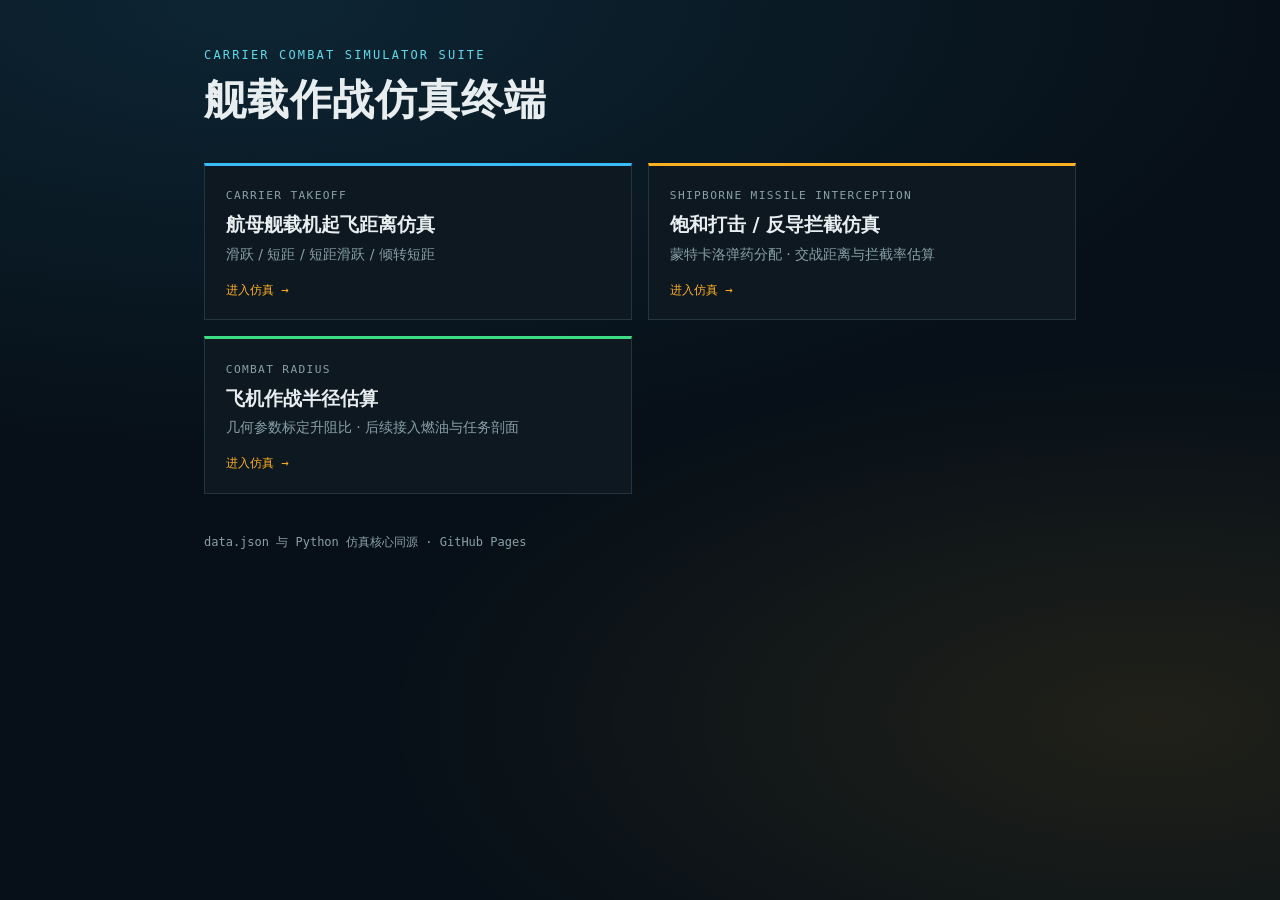
==== docs/index.html @ 0e3dc3dd "feat: 新增第三模拟器作战半径估算，先落地两锚点标定巡航升阻比。 Co-authored-by: Cursor <cursoragent@cursor.com>" ====
<!DOCTYPE html>
<html lang="zh-CN">
<head>
  <meta charset="UTF-8">
  <meta name="viewport" content="width=device-width, initial-scale=1.0">
  <title>舰载作战仿真终端</title>
  <link rel="stylesheet" href="css/hub.css?v=4">
</head>
<body>
  <div class="hub">
    <header class="hub-header">
      <p class="hub-eyebrow">CARRIER COMBAT SIMULATOR SUITE</p>
      <h1 class="hub-title">舰载作战仿真终端</h1>
    </header>
    <main class="hub-grid" id="simGrid">
      <p class="hub-loading" id="hubStatus">正在加载模拟器目录…</p>
    </main>
    <footer class="hub-footer">data.json 与 Python 仿真核心同源 · GitHub Pages</footer>
  </div>
  <script type="module" src="js/hub.js?v=4"></script>
</body>
</html>
---- docs/css/hub.css ----
:root {
  --bg: #071018;
  --panel: #0d1820;
  --line: #243540;
  --text: #e8eef0;
  --muted: #8aa0a8;
  --amber: #ffb020;
  --cyan: #5fd8e8;
  --blue: #38bdf8;
  --font: "Segoe UI", system-ui, -apple-system, sans-serif;
  --mono: "SF Mono", "Cascadia Code", Menlo, monospace;
}

* { box-sizing: border-box; }
html, body {
  margin: 0;
  min-height: 100vh;
  background:
    radial-gradient(ellipse 80% 50% at 20% 0%, rgba(56, 189, 248, 0.12), transparent),
    radial-gradient(ellipse 60% 40% at 90% 80%, rgba(255, 176, 32, 0.1), transparent),
    var(--bg);
  color: var(--text);
  font-family: var(--font);
}

.hub {
  max-width: 920px;
  margin: 0 auto;
  padding: 3rem 1.5rem 2rem;
}

.hub-eyebrow {
  margin: 0;
  font-family: var(--mono);
  font-size: 0.75rem;
  letter-spacing: 0.18em;
  color: var(--cyan);
}

.hub-title {
  margin: 0.6rem 0 0.4rem;
  font-size: clamp(1.8rem, 4vw, 2.6rem);
  font-weight: 650;
  letter-spacing: 0.02em;
}

.hub-sub {
  margin: 0;
  color: var(--muted);
  font-size: 0.95rem;
}

.hub-grid {
  display: grid;
  gap: 1rem;
  margin-top: 2.2rem;
}

@media (min-width: 720px) {
  .hub-grid { grid-template-columns: 1fr 1fr; }
}

.sim-card {
  display: block;
  text-decoration: none;
  color: inherit;
  background: var(--panel);
  border: 1px solid var(--line);
  padding: 1.4rem 1.3rem 1.3rem;
  transition: border-color 0.15s, transform 0.15s;
}

.sim-card:hover {
  border-color: var(--amber);
  transform: translateY(-2px);
}

.sim-card.takeoff { border-top: 3px solid var(--blue); }
.sim-card.missile_interception { border-top: 3px solid var(--amber); }
.sim-card.combat_radius { border-top: 3px solid #3ddc84; }

.sim-id {
  font-family: var(--mono);
  font-size: 0.7rem;
  letter-spacing: 0.12em;
  color: var(--muted);
  text-transform: uppercase;
  line-height: 1.35;
  word-break: break-word;
}

.sim-name {
  margin: 0.55rem 0 0.35rem;
  font-size: 1.2rem;
  font-weight: 600;
}

.sim-sub {
  margin: 0;
  color: var(--muted);
  font-size: 0.88rem;
  line-height: 1.45;
}

.sim-cta {
  margin-top: 1.1rem;
  font-family: var(--mono);
  font-size: 0.78rem;
  color: var(--amber);
}

.hub-loading, .hub-error {
  color: var(--muted);
  font-family: var(--mono);
  font-size: 0.85rem;
}

.hub-error { color: #f87171; }

.hub-footer {
  margin-top: 2.5rem;
  font-size: 0.75rem;
  color: var(--muted);
  font-family: var(--mono);
}
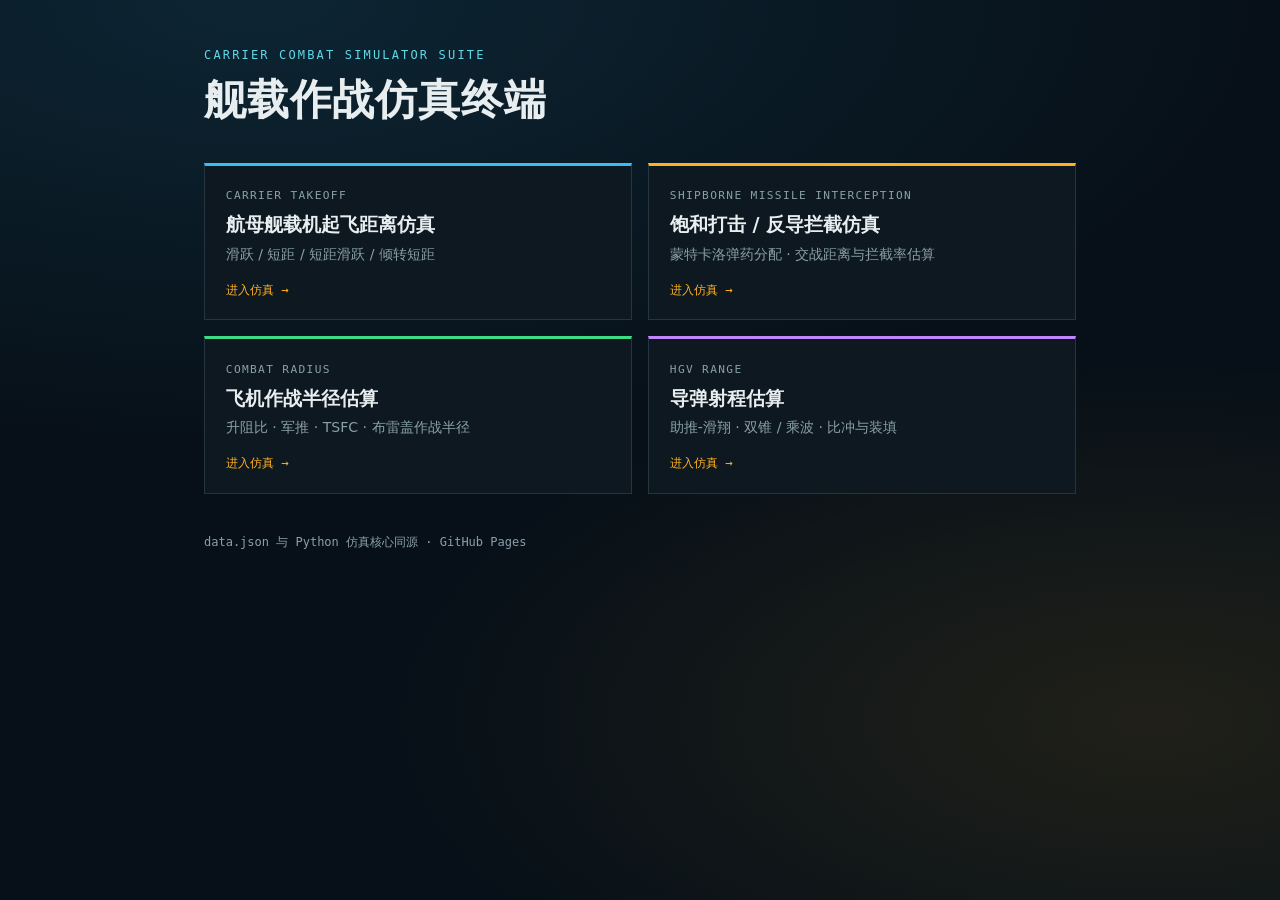
==== commit f0973bee: "增加导弹射程估算，把助推-滑翔公式接到网页、小程序和 iOS。 Co-authored-by: Cursor <cursoragent@cursor.com>" ====
--- a/docs/index.html
+++ b/docs/index.html
@@ -4,7 +4,7 @@
   <meta charset="UTF-8">
   <meta name="viewport" content="width=device-width, initial-scale=1.0">
   <title>舰载作战仿真终端</title>
-  <link rel="stylesheet" href="css/hub.css?v=4">
+  <link rel="stylesheet" href="css/hub.css?v=5">
 </head>
 <body>
   <div class="hub">
@@ -17,6 +17,6 @@
     </main>
     <footer class="hub-footer">data.json 与 Python 仿真核心同源 · GitHub Pages</footer>
   </div>
-  <script type="module" src="js/hub.js?v=4"></script>
+  <script type="module" src="js/hub.js?v=5"></script>
 </body>
 </html>
--- a/docs/css/hub.css
+++ b/docs/css/hub.css
@@ -78,6 +78,7 @@
 .sim-card.takeoff { border-top: 3px solid var(--blue); }
 .sim-card.missile_interception { border-top: 3px solid var(--amber); }
 .sim-card.combat_radius { border-top: 3px solid #3ddc84; }
+.sim-card.missile_range { border-top: 3px solid #c084fc; }
 
 .sim-id {
   font-family: var(--mono);
